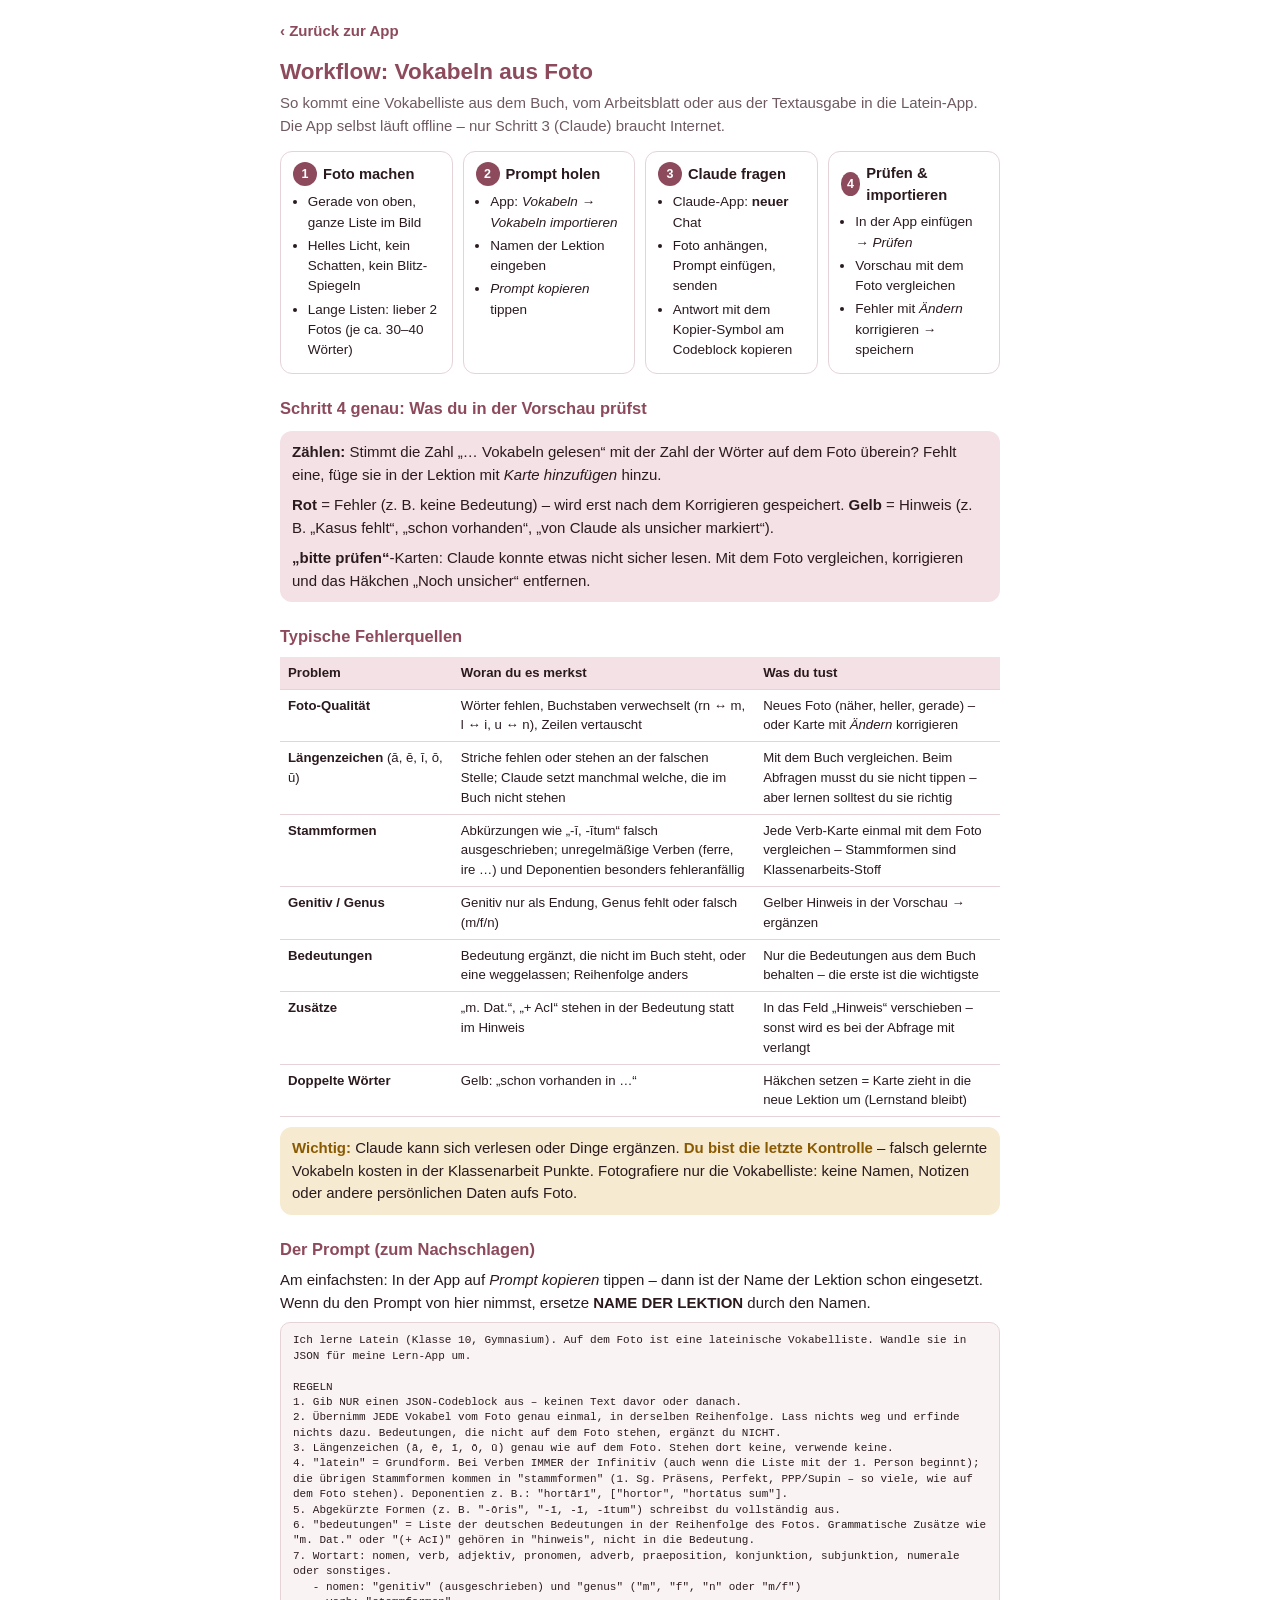
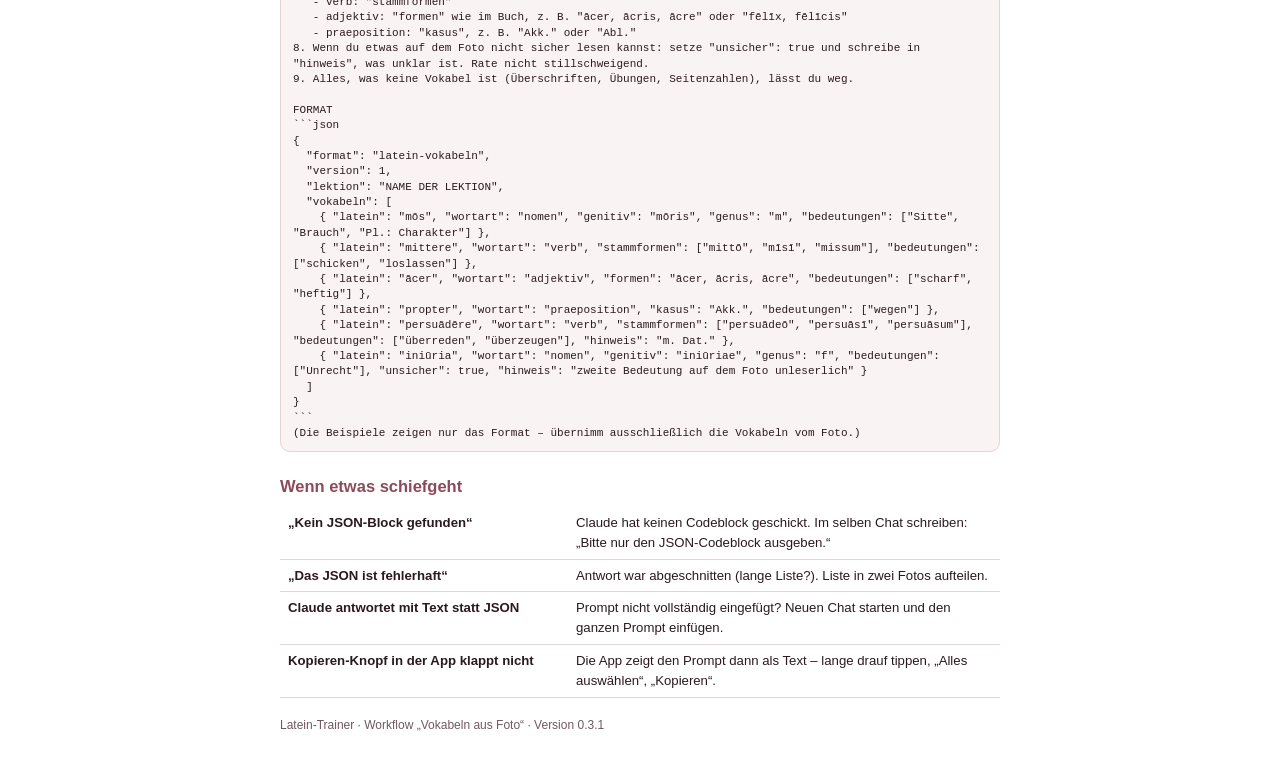
==== docs/workflow_vokabeln.html @ f44f85c8 "Workflow "Vokabeln aus Foto" als Anleitung und PDF (0.3.1) Anleitung in der App (offline), workflow_" ====
<!doctype html>
<html lang="de">
<head>
  <meta charset="utf-8">
  <meta name="viewport" content="width=device-width, initial-scale=1">
  <title>Workflow: Vokabeln aus Foto</title>
  <!--
    Anleitung "Vokabeln aus Foto".
    - In der App offline abrufbar (Link auf der Import-Seite).
    - Daraus wird workflow_vokabeln.pdf erzeugt:  swift tools/make_pdf.swift …
    - Der Prompt wird NICHT abgeschrieben, sondern aus js/vocab.js (buildPrompt)
      eingesetzt – so bleiben App und Anleitung immer gleich.
  -->
  <style>
    :root {
      --accent: #8c4a5c; --accent-soft: #f3e1e5; --text: #2a1a1e; --muted: #6e5a60;
      --border: #e6d3d8; --warn: #8a5a00; --warn-soft: #f6ead0; --bg: #ffffff;
    }
    * { box-sizing: border-box; }
    body {
      margin: 0; padding: 20px 16px 40px; background: var(--bg); color: var(--text);
      font: 15px/1.5 -apple-system, BlinkMacSystemFont, "Segoe UI", Roboto, sans-serif;
    }
    main { max-width: 720px; margin: 0 auto; }
    h1 { font-size: 1.5em; margin: 0 0 4px; color: var(--accent); }
    h2 { font-size: 1.1em; margin: 22px 0 8px; color: var(--accent); }
    p { margin: 0 0 8px; }
    .lead { color: var(--muted); margin-bottom: 14px; }
    .back { display: inline-block; margin-bottom: 12px; color: var(--accent); text-decoration: none; font-weight: 600; }

    /* Die vier Schritte */
    .steps { display: grid; grid-template-columns: repeat(auto-fit, minmax(150px, 1fr)); gap: 10px; }
    .step { border: 1px solid var(--border); border-radius: 12px; padding: 10px 12px; break-inside: avoid; }
    .step b.n {
      display: inline-grid; place-items: center; width: 24px; height: 24px; border-radius: 50%;
      background: var(--accent); color: #fff; font-size: .85em; margin-right: 6px;
    }
    .step h3 { display: flex; align-items: center; font-size: .98em; margin: 0 0 6px; }
    .step ul { margin: 0; padding-left: 1.1em; font-size: .9em; }
    .step li { margin-bottom: 3px; }

    table { width: 100%; border-collapse: collapse; font-size: .88em; }
    th, td { text-align: left; vertical-align: top; padding: 6px 8px; border-bottom: 1px solid var(--border); }
    th { background: var(--accent-soft); }
    tr { break-inside: avoid; }
    .box { background: var(--accent-soft); border-radius: 12px; padding: 10px 12px; margin: 10px 0; break-inside: avoid; }
    .box.warn { background: var(--warn-soft); }
    .box.warn b { color: var(--warn); }

    pre {
      white-space: pre-wrap; word-break: break-word;
      font: 11px/1.4 ui-monospace, Menlo, monospace;
      background: #faf3f4; border: 1px solid var(--border); border-radius: 10px; padding: 10px 12px; margin: 6px 0 0;
    }
    .page-break { break-before: page; }
    footer { margin-top: 18px; font-size: .8em; color: var(--muted); }

    /* ---------- PDF-Modus (?pdf): genau zwei A4-Blätter à 595×842 px = A4 in Punkten ---------- */
    html.pdf body { padding: 0; background: #e9e4e5; font-size: 9.4px; line-height: 1.36; }
    html.pdf main { max-width: none; }
    html.pdf .page {
      width: 595px; height: 842px; padding: 26px 32px; overflow: hidden;
      background: #fff; margin: 0 0 10px;
    }
    html.pdf .no-print { display: none !important; }
    html.pdf .page-break { display: none; }
    html.pdf h1 { font-size: 1.9em; }
    html.pdf h2 { font-size: 1.3em; margin: 12px 0 5px; }
    html.pdf .lead { margin-bottom: 8px; }
    html.pdf .steps { grid-template-columns: repeat(4, 1fr); gap: 6px; }
    html.pdf .step { padding: 7px 8px; border-radius: 9px; }
    html.pdf .step h3 { font-size: 1.1em; }
    html.pdf .step b.n { width: 18px; height: 18px; font-size: .9em; }
    html.pdf .step ul { font-size: 1em; }
    html.pdf .box { padding: 7px 10px; margin: 6px 0; border-radius: 9px; }
    html.pdf table { font-size: 1em; }
    html.pdf th, html.pdf td { padding: 4px 6px; }
    html.pdf pre { font-size: 7.4px; line-height: 1.38; padding: 7px 9px; }
    html.pdf footer { margin-top: 10px; font-size: .9em; }
  </style>
</head>
<body>
<main>
  <section class="page">
  <a class="back no-print" href="../index.html#/vokabeln/import">‹ Zurück zur App</a>

  <h1>Workflow: Vokabeln aus Foto</h1>
  <p class="lead">So kommt eine Vokabelliste aus dem Buch, vom Arbeitsblatt oder aus der Textausgabe in die Latein-App.
    Die App selbst läuft offline – nur Schritt 3 (Claude) braucht Internet.</p>

  <div class="steps">
    <div class="step">
      <h3><b class="n">1</b>Foto machen</h3>
      <ul>
        <li>Gerade von oben, ganze Liste im Bild</li>
        <li>Helles Licht, kein Schatten, kein Blitz-Spiegeln</li>
        <li>Lange Listen: lieber 2 Fotos (je ca. 30–40 Wörter)</li>
      </ul>
    </div>
    <div class="step">
      <h3><b class="n">2</b>Prompt holen</h3>
      <ul>
        <li>App: <i>Vokabeln → Vokabeln importieren</i></li>
        <li>Namen der Lektion eingeben</li>
        <li><i>Prompt kopieren</i> tippen</li>
      </ul>
    </div>
    <div class="step">
      <h3><b class="n">3</b>Claude fragen</h3>
      <ul>
        <li>Claude-App: <b>neuer</b> Chat</li>
        <li>Foto anhängen, Prompt einfügen, senden</li>
        <li>Antwort mit dem Kopier-Symbol am Codeblock kopieren</li>
      </ul>
    </div>
    <div class="step">
      <h3><b class="n">4</b>Prüfen &amp; importieren</h3>
      <ul>
        <li>In der App einfügen → <i>Prüfen</i></li>
        <li>Vorschau mit dem Foto vergleichen</li>
        <li>Fehler mit <i>Ändern</i> korrigieren → speichern</li>
      </ul>
    </div>
  </div>

  <h2>Schritt 4 genau: Was du in der Vorschau prüfst</h2>
  <div class="box">
    <p><b>Zählen:</b> Stimmt die Zahl „… Vokabeln gelesen“ mit der Zahl der Wörter auf dem Foto überein? Fehlt eine, füge sie in der Lektion mit <i>Karte hinzufügen</i> hinzu.</p>
    <p><b>Rot</b> = Fehler (z. B. keine Bedeutung) – wird erst nach dem Korrigieren gespeichert.
       <b>Gelb</b> = Hinweis (z. B. „Kasus fehlt“, „schon vorhanden“, „von Claude als unsicher markiert“).</p>
    <p style="margin:0"><b>„bitte prüfen“</b>-Karten: Claude konnte etwas nicht sicher lesen. Mit dem Foto vergleichen, korrigieren und das Häkchen „Noch unsicher“ entfernen.</p>
  </div>

  <h2>Typische Fehlerquellen</h2>
  <table>
    <thead><tr><th style="width:24%">Problem</th><th>Woran du es merkst</th><th style="width:34%">Was du tust</th></tr></thead>
    <tbody>
      <tr><td><b>Foto-Qualität</b></td><td>Wörter fehlen, Buchstaben verwechselt (rn ↔ m, l ↔ i, u ↔ n), Zeilen vertauscht</td><td>Neues Foto (näher, heller, gerade) – oder Karte mit <i>Ändern</i> korrigieren</td></tr>
      <tr><td><b>Längenzeichen</b> (ā, ē, ī, ō, ū)</td><td>Striche fehlen oder stehen an der falschen Stelle; Claude setzt manchmal welche, die im Buch nicht stehen</td><td>Mit dem Buch vergleichen. Beim Abfragen musst du sie nicht tippen – aber lernen solltest du sie richtig</td></tr>
      <tr><td><b>Stammformen</b></td><td>Abkürzungen wie „-ī, -ītum“ falsch ausgeschrieben; unregelmäßige Verben (ferre, ire …) und Deponentien besonders fehleranfällig</td><td>Jede Verb-Karte einmal mit dem Foto vergleichen – Stammformen sind Klassenarbeits-Stoff</td></tr>
      <tr><td><b>Genitiv / Genus</b></td><td>Genitiv nur als Endung, Genus fehlt oder falsch (m/f/n)</td><td>Gelber Hinweis in der Vorschau → ergänzen</td></tr>
      <tr><td><b>Bedeutungen</b></td><td>Bedeutung ergänzt, die nicht im Buch steht, oder eine weggelassen; Reihenfolge anders</td><td>Nur die Bedeutungen aus dem Buch behalten – die erste ist die wichtigste</td></tr>
      <tr><td><b>Zusätze</b></td><td>„m. Dat.“, „+ AcI“ stehen in der Bedeutung statt im Hinweis</td><td>In das Feld „Hinweis“ verschieben – sonst wird es bei der Abfrage mit verlangt</td></tr>
      <tr><td><b>Doppelte Wörter</b></td><td>Gelb: „schon vorhanden in …“</td><td>Häkchen setzen = Karte zieht in die neue Lektion um (Lernstand bleibt)</td></tr>
    </tbody>
  </table>

  <div class="box warn">
    <p style="margin:0"><b>Wichtig:</b> Claude kann sich verlesen oder Dinge ergänzen. <b>Du bist die letzte Kontrolle</b> –
      falsch gelernte Vokabeln kosten in der Klassenarbeit Punkte. Fotografiere nur die Vokabelliste:
      keine Namen, Notizen oder andere persönlichen Daten aufs Foto.</p>
  </div>

  </section>

  <section class="page">
  <h2>Der Prompt (zum Nachschlagen)</h2>
  <p>Am einfachsten: In der App auf <i>Prompt kopieren</i> tippen – dann ist der Name der Lektion schon eingesetzt.
     Wenn du den Prompt von hier nimmst, ersetze <b>NAME DER LEKTION</b> durch den Namen.</p>
  <pre id="prompt">(Prompt wird geladen …)</pre>

  <h2>Wenn etwas schiefgeht</h2>
  <table>
    <tbody>
      <tr><td style="width:40%"><b>„Kein JSON-Block gefunden“</b></td><td>Claude hat keinen Codeblock geschickt. Im selben Chat schreiben: „Bitte nur den JSON-Codeblock ausgeben.“</td></tr>
      <tr><td><b>„Das JSON ist fehlerhaft“</b></td><td>Antwort war abgeschnitten (lange Liste?). Liste in zwei Fotos aufteilen.</td></tr>
      <tr><td><b>Claude antwortet mit Text statt JSON</b></td><td>Prompt nicht vollständig eingefügt? Neuen Chat starten und den ganzen Prompt einfügen.</td></tr>
      <tr><td><b>Kopieren-Knopf in der App klappt nicht</b></td><td>Die App zeigt den Prompt dann als Text – lange drauf tippen, „Alles auswählen“, „Kopieren“.</td></tr>
    </tbody>
  </table>

  <footer>Latein-Trainer · Workflow „Vokabeln aus Foto“ · Version <span id="ver"></span></footer>
  </section>
</main>

<script src="../js/version.js"></script>
<script type="module">
  if (location.search.includes('pdf')) document.documentElement.classList.add('pdf');
  // Prompt direkt aus der App übernehmen (eine Quelle für App und Anleitung)
  import { buildPrompt } from '../js/vocab.js';
  document.getElementById('prompt').textContent = buildPrompt('');
  document.getElementById('ver').textContent = self.APP_VERSION;
  document.body.dataset.ready = '1';   // Signal für das PDF-Skript
</script>
</body>
</html>
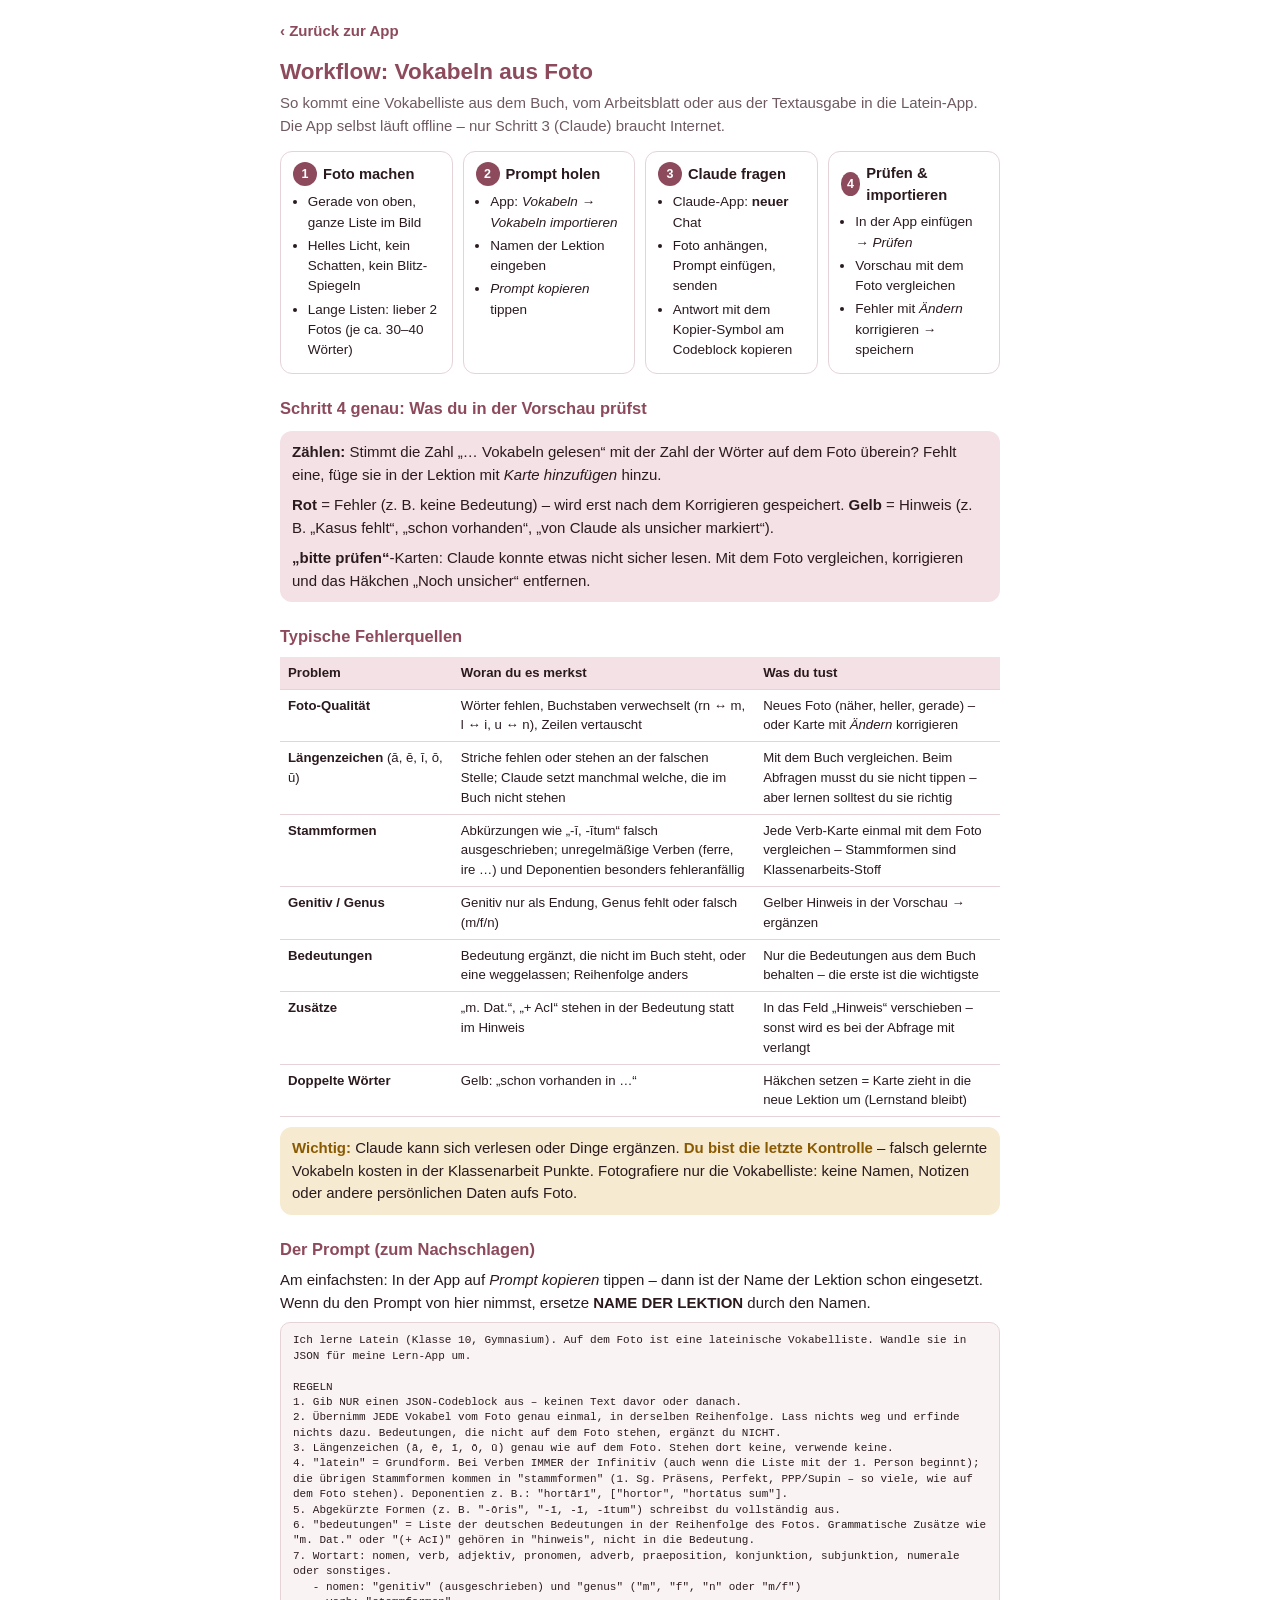
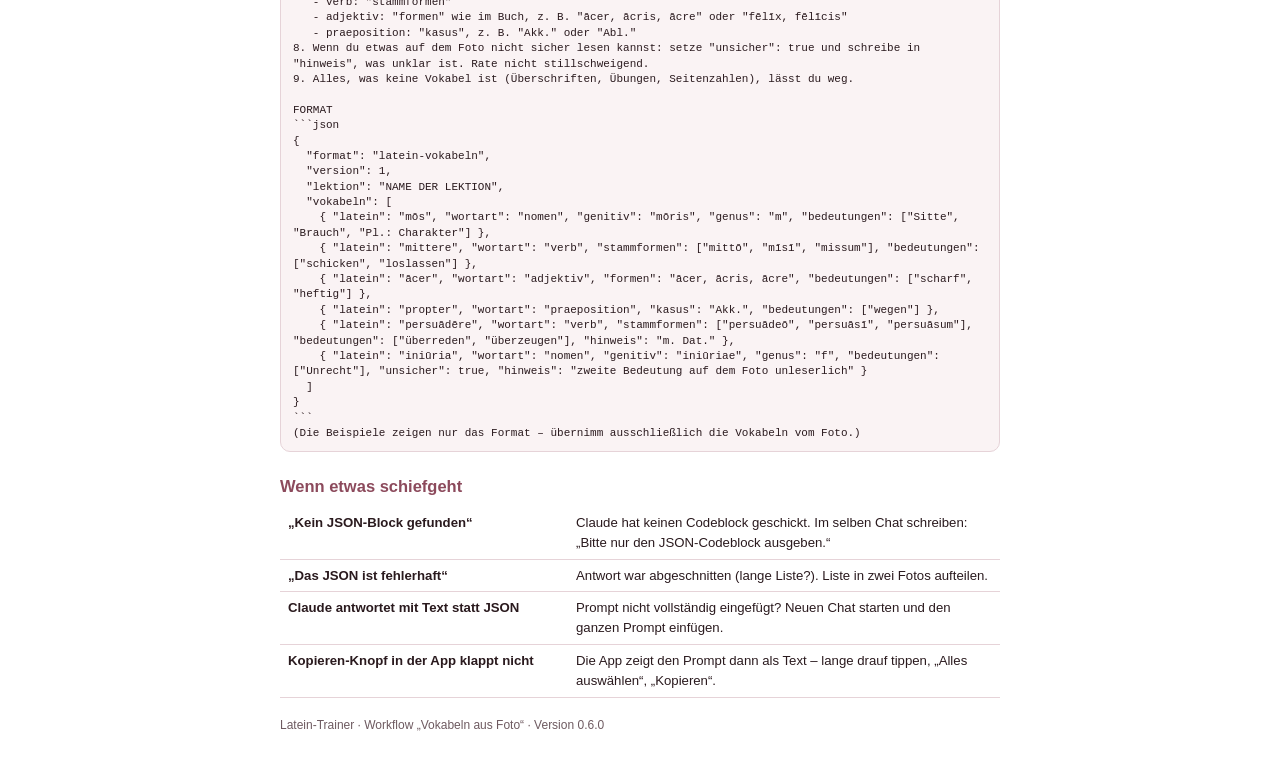
==== commit 1a616bf9: "Grammatik komplett: 10 Einheiten, Workflow-PDF, Grundwortschatz geprüft (0.6.0) - 9 neue Grammatik-E" ====
--- a/docs/workflow_vokabeln.html
+++ b/docs/workflow_vokabeln.html
@@ -11,73 +11,7 @@
     - Der Prompt wird NICHT abgeschrieben, sondern aus js/vocab.js (buildPrompt)
       eingesetzt – so bleiben App und Anleitung immer gleich.
   -->
-  <style>
-    :root {
-      --accent: #8c4a5c; --accent-soft: #f3e1e5; --text: #2a1a1e; --muted: #6e5a60;
-      --border: #e6d3d8; --warn: #8a5a00; --warn-soft: #f6ead0; --bg: #ffffff;
-    }
-    * { box-sizing: border-box; }
-    body {
-      margin: 0; padding: 20px 16px 40px; background: var(--bg); color: var(--text);
-      font: 15px/1.5 -apple-system, BlinkMacSystemFont, "Segoe UI", Roboto, sans-serif;
-    }
-    main { max-width: 720px; margin: 0 auto; }
-    h1 { font-size: 1.5em; margin: 0 0 4px; color: var(--accent); }
-    h2 { font-size: 1.1em; margin: 22px 0 8px; color: var(--accent); }
-    p { margin: 0 0 8px; }
-    .lead { color: var(--muted); margin-bottom: 14px; }
-    .back { display: inline-block; margin-bottom: 12px; color: var(--accent); text-decoration: none; font-weight: 600; }
-
-    /* Die vier Schritte */
-    .steps { display: grid; grid-template-columns: repeat(auto-fit, minmax(150px, 1fr)); gap: 10px; }
-    .step { border: 1px solid var(--border); border-radius: 12px; padding: 10px 12px; break-inside: avoid; }
-    .step b.n {
-      display: inline-grid; place-items: center; width: 24px; height: 24px; border-radius: 50%;
-      background: var(--accent); color: #fff; font-size: .85em; margin-right: 6px;
-    }
-    .step h3 { display: flex; align-items: center; font-size: .98em; margin: 0 0 6px; }
-    .step ul { margin: 0; padding-left: 1.1em; font-size: .9em; }
-    .step li { margin-bottom: 3px; }
-
-    table { width: 100%; border-collapse: collapse; font-size: .88em; }
-    th, td { text-align: left; vertical-align: top; padding: 6px 8px; border-bottom: 1px solid var(--border); }
-    th { background: var(--accent-soft); }
-    tr { break-inside: avoid; }
-    .box { background: var(--accent-soft); border-radius: 12px; padding: 10px 12px; margin: 10px 0; break-inside: avoid; }
-    .box.warn { background: var(--warn-soft); }
-    .box.warn b { color: var(--warn); }
-
-    pre {
-      white-space: pre-wrap; word-break: break-word;
-      font: 11px/1.4 ui-monospace, Menlo, monospace;
-      background: #faf3f4; border: 1px solid var(--border); border-radius: 10px; padding: 10px 12px; margin: 6px 0 0;
-    }
-    .page-break { break-before: page; }
-    footer { margin-top: 18px; font-size: .8em; color: var(--muted); }
-
-    /* ---------- PDF-Modus (?pdf): genau zwei A4-Blätter à 595×842 px = A4 in Punkten ---------- */
-    html.pdf body { padding: 0; background: #e9e4e5; font-size: 9.4px; line-height: 1.36; }
-    html.pdf main { max-width: none; }
-    html.pdf .page {
-      width: 595px; height: 842px; padding: 26px 32px; overflow: hidden;
-      background: #fff; margin: 0 0 10px;
-    }
-    html.pdf .no-print { display: none !important; }
-    html.pdf .page-break { display: none; }
-    html.pdf h1 { font-size: 1.9em; }
-    html.pdf h2 { font-size: 1.3em; margin: 12px 0 5px; }
-    html.pdf .lead { margin-bottom: 8px; }
-    html.pdf .steps { grid-template-columns: repeat(4, 1fr); gap: 6px; }
-    html.pdf .step { padding: 7px 8px; border-radius: 9px; }
-    html.pdf .step h3 { font-size: 1.1em; }
-    html.pdf .step b.n { width: 18px; height: 18px; font-size: .9em; }
-    html.pdf .step ul { font-size: 1em; }
-    html.pdf .box { padding: 7px 10px; margin: 6px 0; border-radius: 9px; }
-    html.pdf table { font-size: 1em; }
-    html.pdf th, html.pdf td { padding: 4px 6px; }
-    html.pdf pre { font-size: 7.4px; line-height: 1.38; padding: 7px 9px; }
-    html.pdf footer { margin-top: 10px; font-size: .9em; }
-  </style>
+  <link rel="stylesheet" href="workflow.css">
 </head>
 <body>
 <main>
--- a/docs/workflow.css
+++ b/docs/workflow.css
@@ -0,0 +1,66 @@
+/* Gemeinsame Gestaltung der Workflow-Anleitungen (docs/workflow_*.html). PDF-Modus: ?pdf → Blätter à 595×842 px. */
+    :root {
+      --accent: #8c4a5c; --accent-soft: #f3e1e5; --text: #2a1a1e; --muted: #6e5a60;
+      --border: #e6d3d8; --warn: #8a5a00; --warn-soft: #f6ead0; --bg: #ffffff;
+    }
+    * { box-sizing: border-box; }
+    body {
+      margin: 0; padding: 20px 16px 40px; background: var(--bg); color: var(--text);
+      font: 15px/1.5 -apple-system, BlinkMacSystemFont, "Segoe UI", Roboto, sans-serif;
+    }
+    main { max-width: 720px; margin: 0 auto; }
+    h1 { font-size: 1.5em; margin: 0 0 4px; color: var(--accent); }
+    h2 { font-size: 1.1em; margin: 22px 0 8px; color: var(--accent); }
+    p { margin: 0 0 8px; }
+    .lead { color: var(--muted); margin-bottom: 14px; }
+    .back { display: inline-block; margin-bottom: 12px; color: var(--accent); text-decoration: none; font-weight: 600; }
+
+    /* Die vier Schritte */
+    .steps { display: grid; grid-template-columns: repeat(auto-fit, minmax(150px, 1fr)); gap: 10px; }
+    .step { border: 1px solid var(--border); border-radius: 12px; padding: 10px 12px; break-inside: avoid; }
+    .step b.n {
+      display: inline-grid; place-items: center; width: 24px; height: 24px; border-radius: 50%;
+      background: var(--accent); color: #fff; font-size: .85em; margin-right: 6px;
+    }
+    .step h3 { display: flex; align-items: center; font-size: .98em; margin: 0 0 6px; }
+    .step ul { margin: 0; padding-left: 1.1em; font-size: .9em; }
+    .step li { margin-bottom: 3px; }
+
+    table { width: 100%; border-collapse: collapse; font-size: .88em; }
+    th, td { text-align: left; vertical-align: top; padding: 6px 8px; border-bottom: 1px solid var(--border); }
+    th { background: var(--accent-soft); }
+    tr { break-inside: avoid; }
+    .box { background: var(--accent-soft); border-radius: 12px; padding: 10px 12px; margin: 10px 0; break-inside: avoid; }
+    .box.warn { background: var(--warn-soft); }
+    .box.warn b { color: var(--warn); }
+
+    pre {
+      white-space: pre-wrap; word-break: break-word;
+      font: 11px/1.4 ui-monospace, Menlo, monospace;
+      background: #faf3f4; border: 1px solid var(--border); border-radius: 10px; padding: 10px 12px; margin: 6px 0 0;
+    }
+    .page-break { break-before: page; }
+    footer { margin-top: 18px; font-size: .8em; color: var(--muted); }
+
+    /* ---------- PDF-Modus (?pdf): genau zwei A4-Blätter à 595×842 px = A4 in Punkten ---------- */
+    html.pdf body { padding: 0; background: #e9e4e5; font-size: 9.4px; line-height: 1.36; }
+    html.pdf main { max-width: none; }
+    html.pdf .page {
+      width: 595px; height: 842px; padding: 26px 32px; overflow: hidden;
+      background: #fff; margin: 0 0 10px;
+    }
+    html.pdf .no-print { display: none !important; }
+    html.pdf .page-break { display: none; }
+    html.pdf h1 { font-size: 1.9em; }
+    html.pdf h2 { font-size: 1.3em; margin: 12px 0 5px; }
+    html.pdf .lead { margin-bottom: 8px; }
+    html.pdf .steps { grid-template-columns: repeat(4, 1fr); gap: 6px; }
+    html.pdf .step { padding: 7px 8px; border-radius: 9px; }
+    html.pdf .step h3 { font-size: 1.1em; }
+    html.pdf .step b.n { width: 18px; height: 18px; font-size: .9em; }
+    html.pdf .step ul { font-size: 1em; }
+    html.pdf .box { padding: 7px 10px; margin: 6px 0; border-radius: 9px; }
+    html.pdf table { font-size: 1em; }
+    html.pdf th, html.pdf td { padding: 4px 6px; }
+    html.pdf pre { font-size: 7.4px; line-height: 1.38; padding: 7px 9px; }
+    html.pdf footer { margin-top: 10px; font-size: .9em; }
